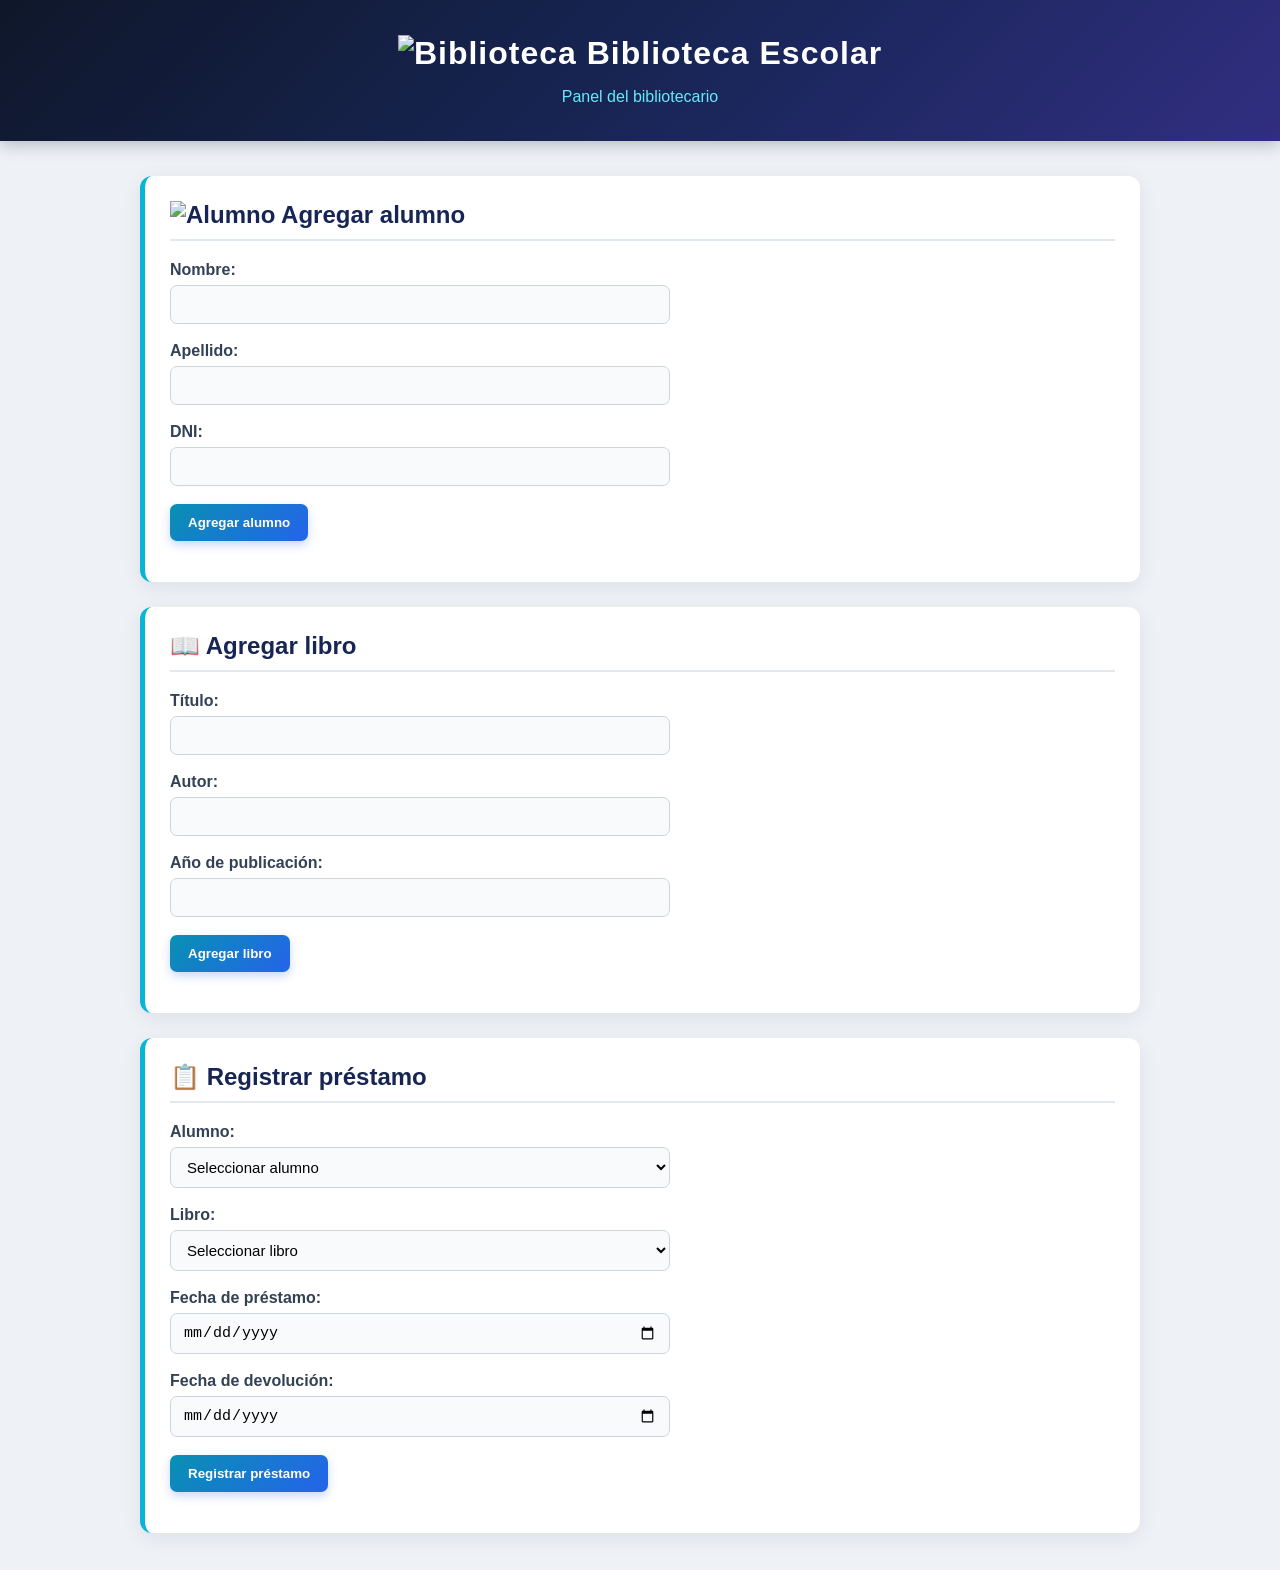
==== bibliotecario.html @ 1adf339e "Se agregan archivos del proyecto ejemplo Biblioteca" ====
<!DOCTYPE html>
<html lang="es">

<head>
    <meta charset="UTF-8">
    <meta name="viewport" content="width=device-width, initial-scale=1.0">

    <title>Panel del Bibliotecario</title>

    <link rel="stylesheet" href="css/estilos.css">
</head>

<body>

    <header>
       <h1>
    <h1>
    <img 
        src="https://encrypted-tbn0.gstatic.com/images?q=tbn:ANd9GcSegLD51tXxJO9KrpV6R1yguqZPp7y3EggqEvN7Rbc9Hw&s=10" 
        alt="Biblioteca"
        width="60"
    >
    Biblioteca Escolar
</h1>
        <p>Panel del bibliotecario</p>
    </header>

    <main>

        <!-- AGREGAR ALUMNO -->

    <section>

        <h2>
            <img 
                src=https://encrypted-tbn0.gstatic.com/images?q=tbn:ANd9GcRwvEGzjAGHbWnlQYbp_IqE0xsU91GCL6oWcUnoXuoAWw&s=10
                alt="Alumno"
                width="60"
            >
            Agregar alumno
        </h2>

        <form id="formAlumno">

            <label for="nombre">Nombre:</label>
            <input type="text" id="nombre" required>

            <br><br>

            <label for="apellido">Apellido:</label>
            <input type="text" id="apellido" required>

            <br><br>

            <label for="dni">DNI:</label>
            <input type="number" id="dni" required>

            <br><br>

            <button type="submit">
                Agregar alumno
            </button>

        </form>

        <p id="mensajeAlumno"></p>

    </section>

            
        <!-- AGREGAR LIBRO -->


<section>

    <h2>📖 Agregar libro</h2>

    <form id="formLibro">

        <label for="titulo">Título:</label>
        <input type="text" id="titulo" required>

        <br><br>

        <label for="autor">Autor:</label>
        <input type="text" id="autor" required>

        <br><br>

        <label for="anio_publicacion">Año de publicación:</label>
        <input type="number" id="anio_publicacion" required>

        <br><br>

        <button type="submit">
            Agregar libro
        </button>

    </form>

    <p id="mensajelibro"></p>

</section>

        <!-- REGISTRAR PRÉSTAMO -->
        <section>

            <h2>📋 Registrar préstamo</h2>

            <form id="formPrestamo">

                <label for="alumno">Alumno:</label>

                <select id="alumno" required>
                    <option value="">Seleccionar alumno</option>
                </select>

                <br><br>


                <label for="libro">Libro:</label>

                <select id="libro" required>
                    <option value="">Seleccionar libro</option>
                </select>

                <br><br>


                <label for="fechaPrestamo">
                    Fecha de préstamo:
                </label>

                <input type="date" id="fechaPrestamo" required>

                <br><br>


                <label for="fechaDevolucion">
                    Fecha de devolución:
                </label>

                <input type="date" id="fechaDevolucion">

                <br><br>


                <button type="submit">
                    Registrar préstamo
                </button>

            </form>

            <p id="mensajePrestamo"></p>

        </section>

    </main>


    <script src="js/bibliotecario.js"></script>

</body>

</html>
---- css/estilos.css ----
/* ================================
   CONFIGURACIÓN GENERAL
================================ */

* {
    box-sizing: border-box;
}

body {
    font-family: Arial, sans-serif;
    margin: 0;
    background: #eef2f7;
    color: #263238;
}


/* ================================
   ENCABEZADO
================================ */

header {
    background: linear-gradient(135deg, #0f172a, #172554, #312e81);
    color: white;
    text-align: center;
    padding: 35px 20px;
    box-shadow: 0 4px 15px rgba(15, 23, 42, 0.25);
}

header h1 {
    margin: 0;
    font-size: 2rem;
    letter-spacing: 1px;
}

header p {
    margin-bottom: 0;
    color: #67e8f9;
}


/* ================================
   CONTENEDOR PRINCIPAL
================================ */

main {
    width: 90%;
    max-width: 1000px;
    margin: 35px auto;
}


/* ================================
   SECCIONES
================================ */

section {
    background-color: white;
    padding: 25px;
    margin-bottom: 25px;
    border-radius: 12px;

    box-shadow: 0 5px 20px rgba(15, 23, 42, 0.08);

    border-left: 5px solid #06b6d4;
}

section h2 {
    margin-top: 0;
    color: #172554;
    border-bottom: 2px solid #e2e8f0;
    padding-bottom: 10px;
}


/* ================================
   BOTONES
================================ */

button {
    padding: 11px 18px;
    border: none;
    border-radius: 7px;

    cursor: pointer;

    background: linear-gradient(135deg, #0891b2, #2563eb);

    color: white;

    font-weight: bold;

    box-shadow: 0 4px 10px rgba(37, 99, 235, 0.25);

    transition: 0.3s;
}

button:hover {
    transform: translateY(-2px);

    background: linear-gradient(135deg, #06b6d4, #4f46e5);

    box-shadow: 0 6px 15px rgba(37, 99, 235, 0.35);
}


/* ================================
   FORMULARIOS
================================ */

form {
    margin-top: 15px;
}

label {
    display: block;
    margin-bottom: 6px;

    font-weight: bold;
    color: #334155;
}

input,
select {
    width: 100%;
    max-width: 500px;

    padding: 10px 12px;

    border: 1px solid #cbd5e1;
    border-radius: 7px;

    background-color: #f8fafc;

    font-size: 15px;

    transition: 0.2s;
}


/* Cuando hacemos clic en un campo */

input:focus,
select:focus {
    outline: none;

    border-color: #06b6d4;

    box-shadow: 0 0 0 3px rgba(6, 182, 212, 0.15);

    background-color: white;
}


/* ================================
   LISTAS
================================ */

#listaLibros,
#listaAlumnos,
#listaPrestamos {
    margin-top: 20px;
}


/* Cada elemento que agregamos dinámicamente */

#listaLibros div,
#listaAlumnos div,
#listaPrestamos div {
    background-color: #f8fafc;

    padding: 15px;

    margin-bottom: 12px;

    border-radius: 8px;

    border-left: 4px solid #06b6d4;

    transition: 0.2s;
}

#listaLibros div:hover,
#listaAlumnos div:hover,
#listaPrestamos div:hover {
    transform: translateX(4px);

    background-color: #f0f9ff;
}


/* ================================
   MENSAJES
================================ */

#mensajeAlumno,
#mensajePrestamo {
    margin-top: 15px;

    font-weight: bold;
}


/* ================================
   RESPONSIVE
================================ */

@media (max-width: 600px) {

    main {
        width: 95%;
    }

    section {
        padding: 18px;
    }

    header h1 {
        font-size: 1.6rem;
    }

    button {
        width: 100%;
    }
}
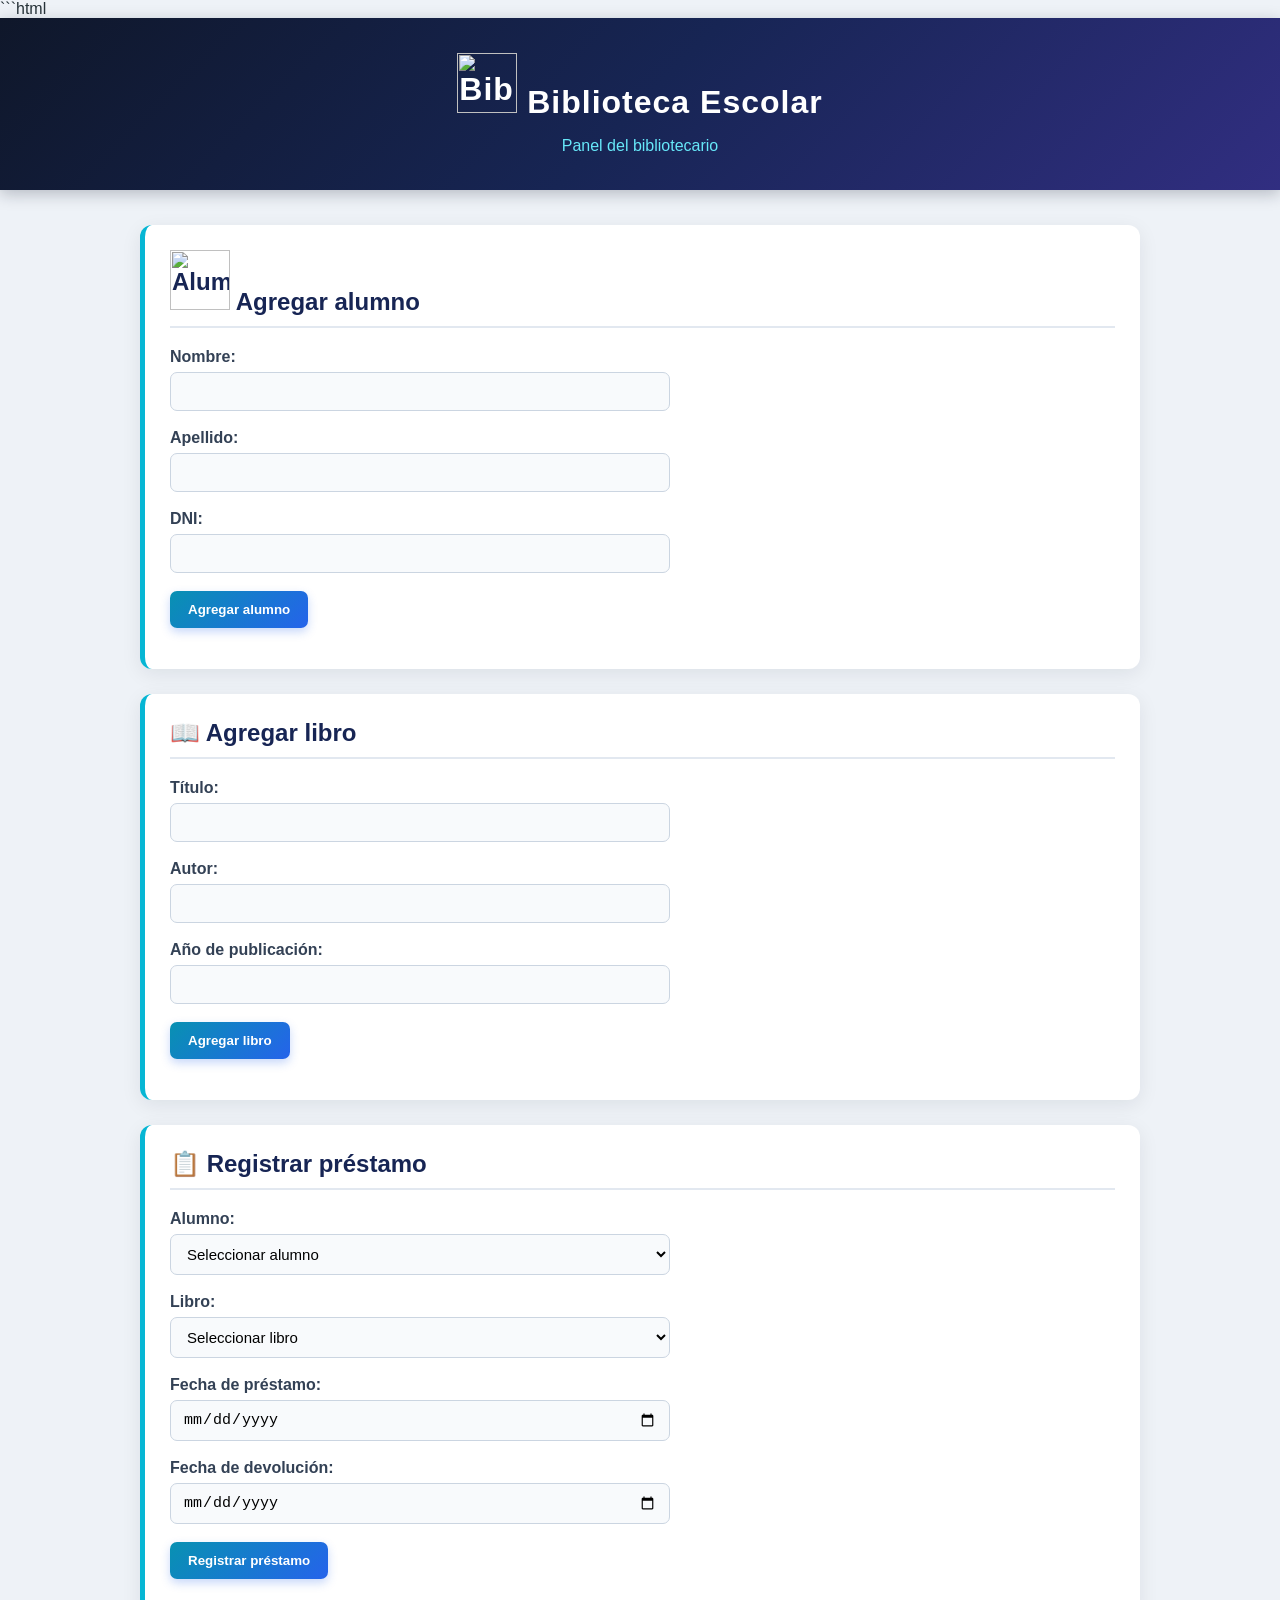
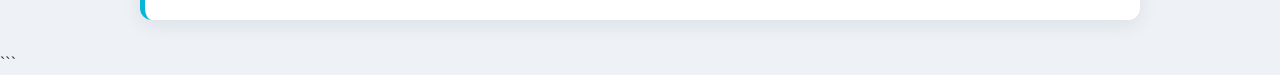
==== commit 3d382d17: "se agrega seguridad en los datos" ====
--- a/bibliotecario.html
+++ b/bibliotecario.html
@@ -1,148 +1,257 @@
+```html
 <!DOCTYPE html>
 <html lang="es">
 
 <head>
+
     <meta charset="UTF-8">
+
     <meta name="viewport" content="width=device-width, initial-scale=1.0">
 
     <title>Panel del Bibliotecario</title>
 
     <link rel="stylesheet" href="css/estilos.css">
+
 </head>
 
+
 <body>
 
+    <!-- ==========================================
+         ENCABEZADO
+    =========================================== -->
+
     <header>
-       <h1>
-    <h1>
-    <img 
-        src="https://encrypted-tbn0.gstatic.com/images?q=tbn:ANd9GcSegLD51tXxJO9KrpV6R1yguqZPp7y3EggqEvN7Rbc9Hw&s=10" 
-        alt="Biblioteca"
-        width="60"
-    >
-    Biblioteca Escolar
-</h1>
-        <p>Panel del bibliotecario</p>
-    </header>
-
-    <main>
-
-        <!-- AGREGAR ALUMNO -->
-
-    <section>
-
-        <h2>
-            <img 
-                src=https://encrypted-tbn0.gstatic.com/images?q=tbn:ANd9GcRwvEGzjAGHbWnlQYbp_IqE0xsU91GCL6oWcUnoXuoAWw&s=10
-                alt="Alumno"
+
+        <h1>
+
+            <img
+                src="https://encrypted-tbn0.gstatic.com/images?q=tbn:ANd9GcSegLD51tXxJO9KrpV6R1yguqZPp7y3EggqEvN7Rbc9Hw&s=10"
+                alt="Biblioteca"
                 width="60"
             >
-            Agregar alumno
-        </h2>
-
-        <form id="formAlumno">
-
-            <label for="nombre">Nombre:</label>
-            <input type="text" id="nombre" required>
-
-            <br><br>
-
-            <label for="apellido">Apellido:</label>
-            <input type="text" id="apellido" required>
-
-            <br><br>
-
-            <label for="dni">DNI:</label>
-            <input type="number" id="dni" required>
-
-            <br><br>
-
-            <button type="submit">
+
+            Biblioteca Escolar
+
+        </h1>
+
+        <p>Panel del bibliotecario</p>
+
+    </header>
+
+
+    <main>
+
+
+        <!-- ==========================================
+             AGREGAR ALUMNO
+        =========================================== -->
+
+        <section>
+
+            <h2>
+
+                <img
+                    src="https://encrypted-tbn0.gstatic.com/images?q=tbn:ANd9GcRwvEGzjAGHbWnlQYbp_IqE0xsU91GCL6oWcUnoXuoAWw&s=10"
+                    alt="Alumno"
+                    width="60"
+                >
+
                 Agregar alumno
-            </button>
-
-        </form>
-
-        <p id="mensajeAlumno"></p>
-
-    </section>
-
-            
-        <!-- AGREGAR LIBRO -->
-
-
-<section>
-
-    <h2>📖 Agregar libro</h2>
-
-    <form id="formLibro">
-
-        <label for="titulo">Título:</label>
-        <input type="text" id="titulo" required>
-
-        <br><br>
-
-        <label for="autor">Autor:</label>
-        <input type="text" id="autor" required>
-
-        <br><br>
-
-        <label for="anio_publicacion">Año de publicación:</label>
-        <input type="number" id="anio_publicacion" required>
-
-        <br><br>
-
-        <button type="submit">
-            Agregar libro
-        </button>
-
-    </form>
-
-    <p id="mensajelibro"></p>
-
-</section>
-
-        <!-- REGISTRAR PRÉSTAMO -->
+
+            </h2>
+
+
+            <form id="formAlumno">
+
+                <label for="nombre">
+                    Nombre:
+                </label>
+
+                <input
+                    type="text"
+                    id="nombre"
+                    required
+                >
+
+                <br><br>
+
+
+                <label for="apellido">
+                    Apellido:
+                </label>
+
+                <input
+                    type="text"
+                    id="apellido"
+                    required
+                >
+
+                <br><br>
+
+
+                <label for="dni">
+                    DNI:
+                </label>
+
+                <input
+                    type="number"
+                    id="dni"
+                    required
+                >
+
+                <br><br>
+
+
+                <button type="submit">
+                    Agregar alumno
+                </button>
+
+            </form>
+
+
+            <p id="mensajeAlumno"></p>
+
+        </section>
+
+
+
+        <!-- ==========================================
+             AGREGAR LIBRO
+        =========================================== -->
+
         <section>
 
-            <h2>📋 Registrar préstamo</h2>
+            <h2>
+                📖 Agregar libro
+            </h2>
+
+
+            <form id="formLibro">
+
+                <label for="titulo">
+                    Título:
+                </label>
+
+                <input
+                    type="text"
+                    id="titulo"
+                    required
+                >
+
+                <br><br>
+
+
+                <label for="autor">
+                    Autor:
+                </label>
+
+                <input
+                    type="text"
+                    id="autor"
+                    required
+                >
+
+                <br><br>
+
+
+                <label for="anio_publicacion">
+                    Año de publicación:
+                </label>
+
+                <input
+                    type="number"
+                    id="anio_publicacion"
+                    required
+                >
+
+                <br><br>
+
+
+                <button type="submit">
+                    Agregar libro
+                </button>
+
+            </form>
+
+
+            <p id="mensajelibro"></p>
+
+        </section>
+
+
+
+        <!-- ==========================================
+             REGISTRAR PRÉSTAMO
+        =========================================== -->
+
+        <section>
+
+            <h2>
+                📋 Registrar préstamo
+            </h2>
+
 
             <form id="formPrestamo">
 
-                <label for="alumno">Alumno:</label>
+
+                <label for="alumno">
+                    Alumno:
+                </label>
 
                 <select id="alumno" required>
-                    <option value="">Seleccionar alumno</option>
+
+                    <option value="">
+                        Seleccionar alumno
+                    </option>
+
                 </select>
 
                 <br><br>
 
 
-                <label for="libro">Libro:</label>
+
+                <label for="libro">
+                    Libro:
+                </label>
 
                 <select id="libro" required>
-                    <option value="">Seleccionar libro</option>
+
+                    <option value="">
+                        Seleccionar libro
+                    </option>
+
                 </select>
 
                 <br><br>
+
 
 
                 <label for="fechaPrestamo">
                     Fecha de préstamo:
                 </label>
 
-                <input type="date" id="fechaPrestamo" required>
-
-                <br><br>
+                <input
+                    type="date"
+                    id="fechaPrestamo"
+                    required
+                >
+
+                <br><br>
+
 
 
                 <label for="fechaDevolucion">
                     Fecha de devolución:
                 </label>
 
-                <input type="date" id="fechaDevolucion">
-
-                <br><br>
+                <input
+                    type="date"
+                    id="fechaDevolucion"
+                >
+
+                <br><br>
+
 
 
                 <button type="submit">
@@ -151,15 +260,22 @@
 
             </form>
 
+
             <p id="mensajePrestamo"></p>
 
         </section>
 
+
     </main>
 
 
+    <!-- ==========================================
+         JAVASCRIPT
+    =========================================== -->
+
     <script src="js/bibliotecario.js"></script>
 
 </body>
 
-</html>+</html>
+```
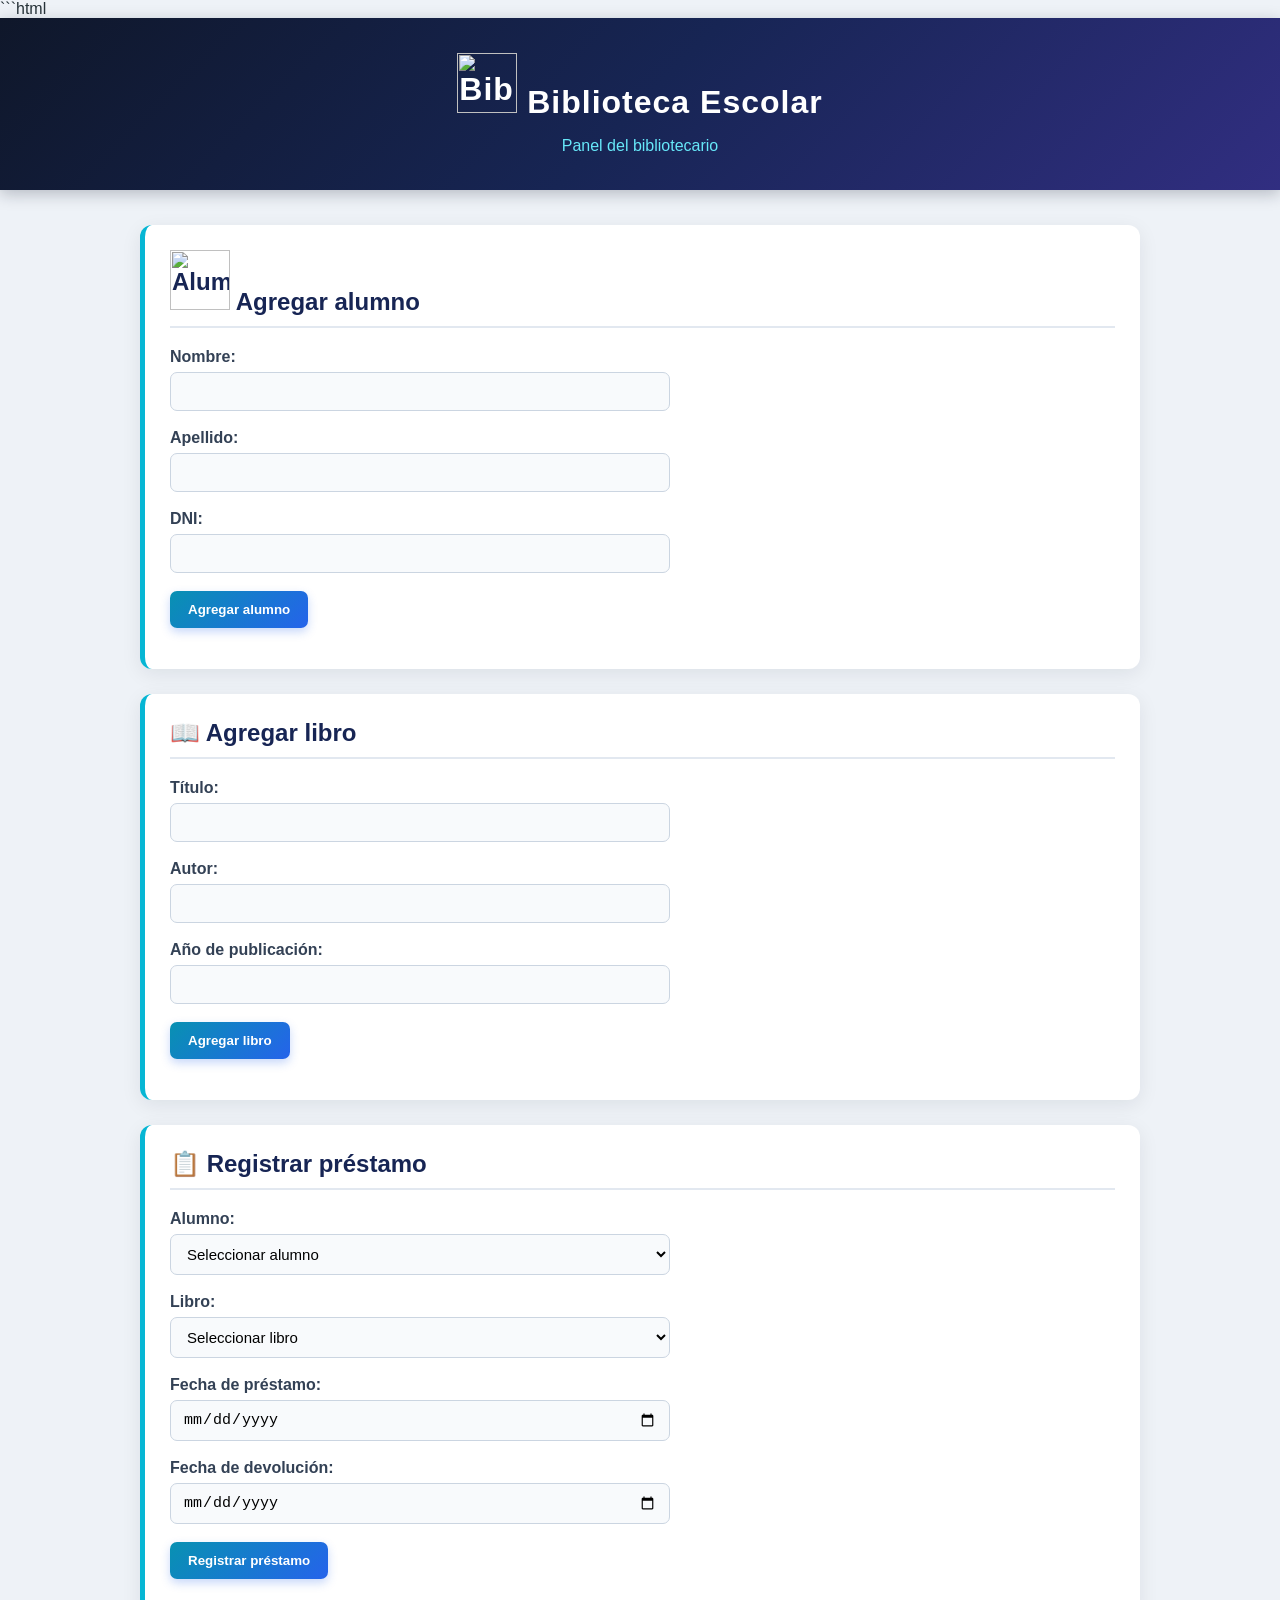
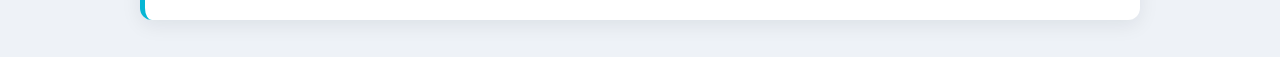
==== commit 51f2e7ac: "se arregla sintaxis" ====
--- a/bibliotecario.html
+++ b/bibliotecario.html
@@ -17,10 +17,7 @@
 
 <body>
 
-    <!-- ==========================================
-         ENCABEZADO
-    =========================================== -->
-
+    
     <header>
 
         <h1>
@@ -43,10 +40,7 @@
     <main>
 
 
-        <!-- ==========================================
-             AGREGAR ALUMNO
-        =========================================== -->
-
+    
         <section>
 
             <h2>
@@ -116,10 +110,6 @@
 
 
 
-        <!-- ==========================================
-             AGREGAR LIBRO
-        =========================================== -->
-
         <section>
 
             <h2>
@@ -180,11 +170,6 @@
         </section>
 
 
-
-        <!-- ==========================================
-             REGISTRAR PRÉSTAMO
-        =========================================== -->
-
         <section>
 
             <h2>
@@ -269,13 +254,9 @@
     </main>
 
 
-    <!-- ==========================================
-         JAVASCRIPT
-    =========================================== -->
-
     <script src="js/bibliotecario.js"></script>
 
 </body>
 
 </html>
-```
+
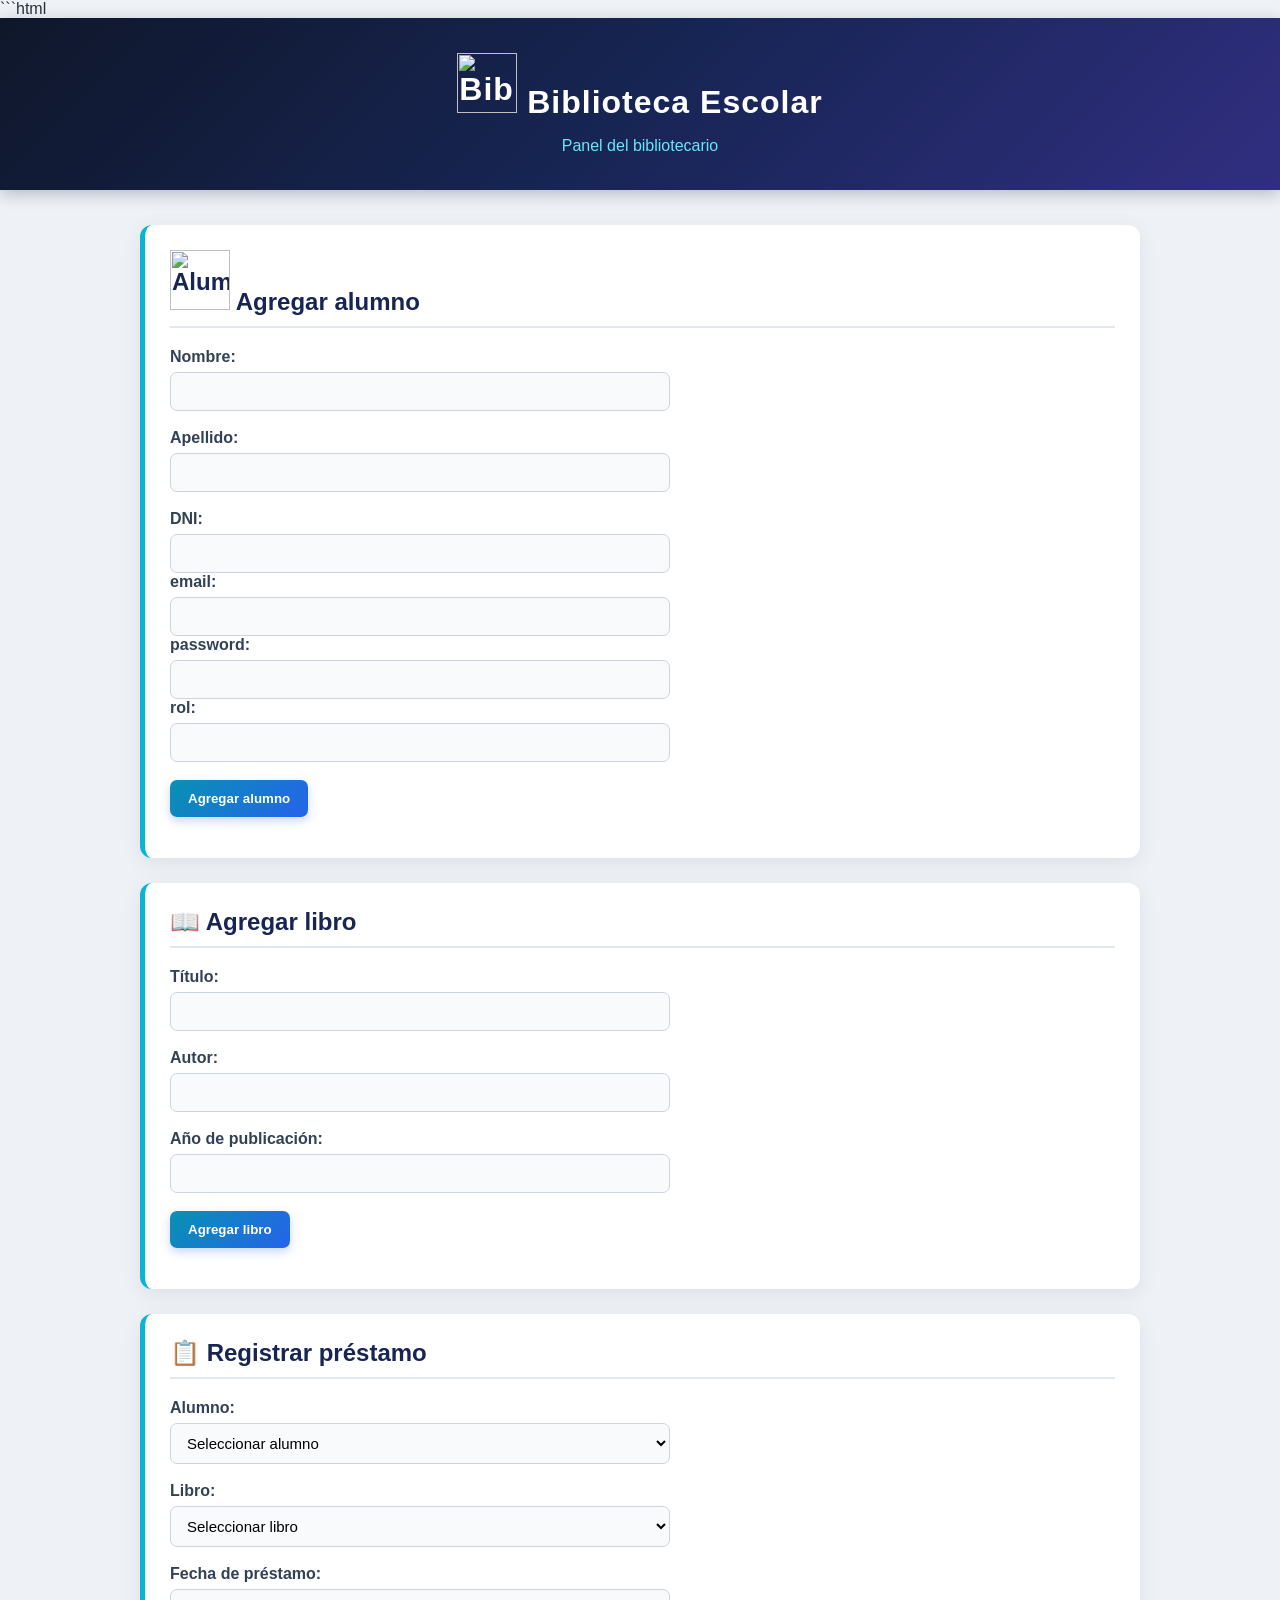
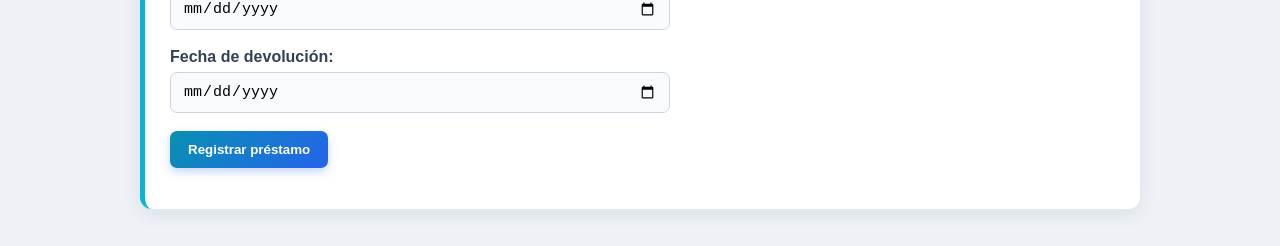
==== commit 32c8c450: "se corrige sintaxis" ====
--- a/bibliotecario.html
+++ b/bibliotecario.html
@@ -93,7 +93,30 @@
                     id="dni"
                     required
                 >
-
+                <label for="email">
+                    email:
+                </label>
+                <input
+                    type="text"
+                    id="email"
+                    required
+                >
+                <label for="password">
+                    password:
+                </label>
+                <input
+                     type="number"
+                    id="password"
+                    required
+                >
+            <label for="rol">
+                    rol:
+                </label>
+                <input
+                     type="tex"
+                    id="rol"
+                    required
+                >
                 <br><br>
 
 
